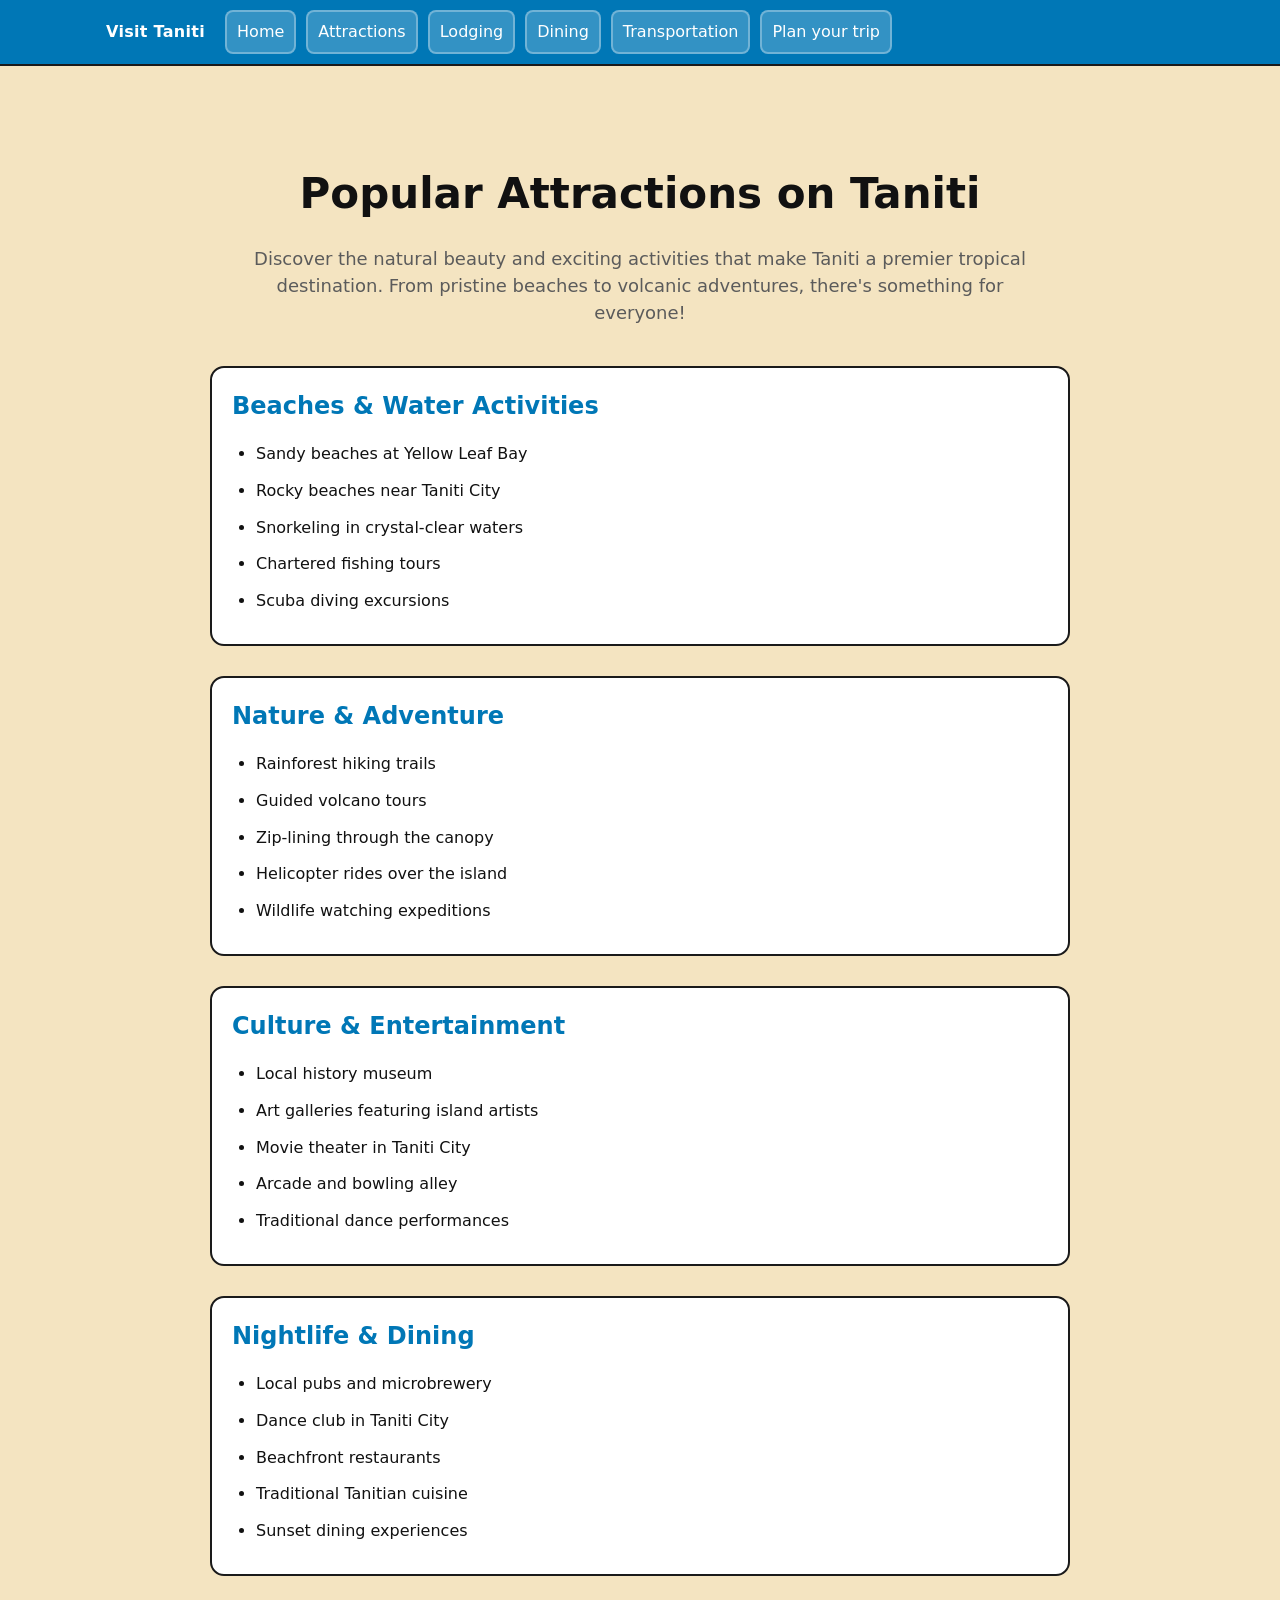
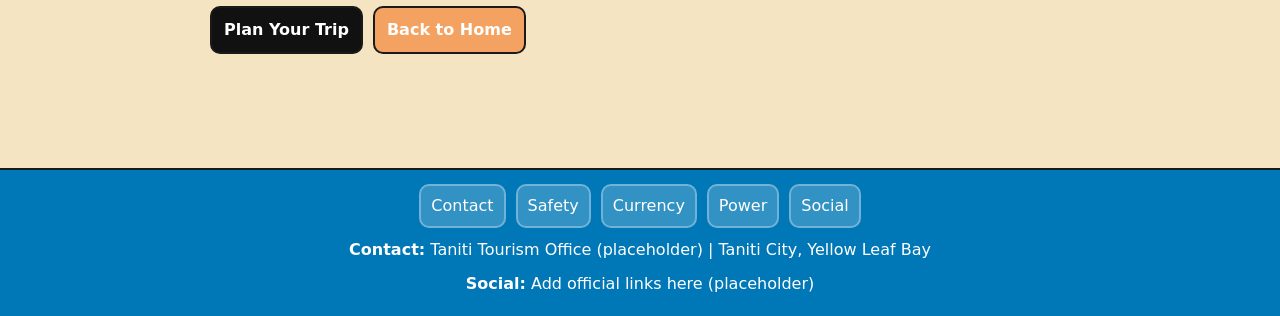
==== attractions.html @ b0f92c5e "added pages for attractions, lodging, trip planning, transport" ====
<!doctype html>
<html lang="en">

<head>
    <meta charset="utf-8" />
    <meta name="viewport" content="width=device-width, initial-scale=1" />
    <title>Attractions | Visit Taniti</title>
    <link rel="stylesheet" href="styles.css" />
</head>

<body>
    <a class="skip-link" href="#main">Skip to main content</a>

    <header>
        <nav class="nav" aria-label="Primary">
            <div class="brand" aria-label="Visit Taniti">Visit Taniti</div>
            <a href="index.html">Home</a>
            <a href="attractions.html">Attractions</a>
            <a href="lodging.html">Lodging</a>
            <a href="placeholder.html">Dining</a>
            <a href="transportation.html">Transportation</a>
            <a href="plan-trip.html">Plan your trip</a>
        </nav>
    </header>

    <div class="container">
        <main id="main" aria-label="Main content">
            <section class="page-content">
                <h1>Popular Attractions on Taniti</h1>

                <p class="lead">
                    Discover the natural beauty and exciting activities that make Taniti a premier tropical destination.
                    From pristine beaches to volcanic adventures, there's something for everyone!
                </p>

                <div class="attractions-section">
                    <h2>Beaches & Water Activities</h2>
                    <ul class="attractions-list">
                        <li>Sandy beaches at Yellow Leaf Bay</li>
                        <li>Rocky beaches near Taniti City</li>
                        <li>Snorkeling in crystal-clear waters</li>
                        <li>Chartered fishing tours</li>
                        <li>Scuba diving excursions</li>
                    </ul>
                </div>

                <div class="attractions-section">
                    <h2>Nature & Adventure</h2>
                    <ul class="attractions-list">
                        <li>Rainforest hiking trails</li>
                        <li>Guided volcano tours</li>
                        <li>Zip-lining through the canopy</li>
                        <li>Helicopter rides over the island</li>
                        <li>Wildlife watching expeditions</li>
                    </ul>
                </div>

                <div class="attractions-section">
                    <h2>Culture & Entertainment</h2>
                    <ul class="attractions-list">
                        <li>Local history museum</li>
                        <li>Art galleries featuring island artists</li>
                        <li>Movie theater in Taniti City</li>
                        <li>Arcade and bowling alley</li>
                        <li>Traditional dance performances</li>
                    </ul>
                </div>

                <div class="attractions-section">
                    <h2>Nightlife & Dining</h2>
                    <ul class="attractions-list">
                        <li>Local pubs and microbrewery</li>
                        <li>Dance club in Taniti City</li>
                        <li>Beachfront restaurants</li>
                        <li>Traditional Tanitian cuisine</li>
                        <li>Sunset dining experiences</li>
                    </ul>
                </div>

                <div class="cta-row">
                    <a class="btn btn-primary" href="plan-trip.html">Plan Your Trip</a>
                    <a class="btn" href="index.html">Back to Home</a>
                </div>
            </section>
        </main>
    </div>

    <footer aria-label="Footer">
        <div class="footer-inner">
            <div class="footer-links" aria-label="Footer links">
                <a href="placeholder.html">Contact</a>
                <a href="placeholder.html">Safety</a>
                <a href="placeholder.html">Currency</a>
                <a href="placeholder.html">Power</a>
                <a href="placeholder.html">Social</a>
            </div>

            <div id="contact" class="muted">
                <strong>Contact:</strong> Taniti Tourism Office (placeholder) | Taniti City, Yellow Leaf Bay
            </div>

            <div id="social" class="muted">
                <strong>Social:</strong> Add official links here (placeholder)
            </div>
        </div>
    </footer>

    <script src="main.js" defer></script>
</body>

</html>
---- styles.css ----
:root {
  --max: 1100px;
  --border: #1a1a1a;
  --muted: #5b5b5b;
  --bg: #f4e4c1;
  --cardBg: #fafafa;
  --focus: #0b5fff;
  --tropical-color: #0077b6;
  --accent-orange: #f4a261;
}

* {
  box-sizing: border-box;
}

body {
  margin: 0;
  font-family: system-ui, -apple-system, Segoe UI, Roboto, Arial, sans-serif;
  line-height: 1.5;
  color: #111;
  background: var(--bg);
}

a {
  color: inherit;
}

a:focus,
button:focus {
  outline: 3px solid var(--focus);
  outline-offset: 2px;
}

.container {
  max-width: var(--max);
  margin: 0 auto;
  padding: 16px;
}

.skip-link {
  position: absolute;
  left: -999px;
  top: 8px;
  background: #fff;
  border: 2px solid var(--border);
  padding: 8px 10px;
  z-index: 9999;
}

.skip-link:focus {
  left: 8px;
}

header {
  border-bottom: 2px solid var(--border);
  background: var(--tropical-color);
  position: sticky;
  top: 0;
  z-index: 50;
}

.nav {
  display: flex;
  align-items: center;
  gap: 10px;
  flex-wrap: wrap;
  padding: 10px 16px;
  max-width: var(--max);
  margin: 0 auto;
}

.brand {
  font-weight: 800;
  letter-spacing: 0.3px;
  margin-right: 10px;
  white-space: nowrap;
  color: #fff;
}

.nav a {
  text-decoration: none;
  border: 2px solid rgba(255, 255, 255, 0.3);
  padding: 8px 10px;
  border-radius: 8px;
  background: rgba(255, 255, 255, 0.2);
  color: #fff;
  white-space: nowrap;
}

.nav a:hover {
  background: rgba(255, 255, 255, 0.3);
}

.hero {
  border: 2px solid var(--border);
  border-radius: 14px;
  overflow: hidden;
  margin-top: 16px;
  background: #fff;
}

.carousel {
  position: relative;
}

.slides {
  display: grid;
  grid-auto-flow: column;
  grid-auto-columns: 100%;
  overflow: hidden;
  scroll-snap-type: x mandatory;
  scroll-behavior: smooth;
}

.slide {
  scroll-snap-align: start;
  padding: 18px;
  min-height: 320px;
  display: grid;
  gap: 10px;
  align-content: center;
  background: linear-gradient(135deg, #f5f5f5 0%, #ffffff 55%, #f5f5f5 100%);
  background-size: cover;
  background-position: center;
  position: relative;
}

.slide::before {
  content: '';
  position: absolute;
  top: 0;
  left: 0;
  right: 0;
  bottom: 0;
  background: rgba(255, 255, 255, 0.4);
  z-index: 0;
}

.slide h1,
.slide p,
.slide .cta-row {
  position: relative;
  z-index: 1;
}

#slide-1 {
  background-image: url('assets/volcano.png');
}

#slide-2 {
  background-image: url('assets/housing.png');
}

#slide-3 {
  background-image: url('assets/travel.png');
}

.slide h1 {
  margin: 0;
  font-size: 28px;
  line-height: 1.2;
  text-shadow: 2px 2px 4px rgba(0, 0, 0, 00.3);
  background: rgba(255, 255, 255, 0.6);
  padding: 10px 14px;
  border-radius: 8px;
  display: inline-block;
}

.slide p {
  margin: 0;
  color: #333;
  max-width: 70ch;
  text-shadow: 1px 1px 3px rgba(255, 255, 255, 0.8);
  background: rgba(255, 255, 255, 0.55);
  padding: 10px 14px;
  border-radius: 8px;
}

.cta-row {
  display: flex;
  gap: 10px;
  flex-wrap: wrap;
  margin-top: 10px;
}

.btn {
  border: 2px solid var(--border);
  background: var(--accent-orange);
  color: #fff;
  padding: 10px 12px;
  border-radius: 10px;
  cursor: pointer;
  font-weight: 700;
  text-decoration: none;
  display: inline-block;
}

.btn:hover {
  background: #d66d00;
}

.carousel-controls {
  display: flex;
  justify-content: center;
  gap: 10px;
  padding: 10px 12px 14px;
  border-top: 2px solid var(--border);
  background: #fff;
}

.dot {
  width: 12px;
  height: 12px;
  border-radius: 999px;
  border: 2px solid var(--border);
  background: #fff;
  cursor: pointer;
}

.dot[aria-current="true"] {
  background: #111;
}

/* Survey snapshot bar under hero */
.survey-snapshot {
  border-top: 2px solid var(--border);
  padding: 12px 14px 14px;
  display: grid;
  gap: 8px;
  background: #fff;
}

.survey-snapshot h2 {
  margin: 0;
  font-size: 16px;
}

.pill-row {
  display: flex;
  flex-wrap: wrap;
  gap: 8px;
}

.pill {
  border: 2px solid var(--border);
  background: #fff;
  border-radius: 999px;
  padding: 6px 10px;
  font-size: 13px;
  white-space: nowrap;
}

main {
  margin-top: 16px;
}

.grid {
  display: grid;
  grid-template-columns: repeat(2, minmax(0, 1fr));
  gap: 16px;
}

.card {
  border: 2px solid var(--border);
  border-radius: 14px;
  background: var(--cardBg);
  overflow: hidden;
}

.card-header {
  padding: 14px 14px 10px;
  background: #fff;
  border-bottom: 2px solid var(--border);
}

.card-header h2 {
  margin: 0;
  font-size: 18px;
}

.card-body {
  padding: 14px;
  display: grid;
  gap: 10px;
}

.muted {
  color: var(--muted);
}

.list {
  margin: 0;
  padding-left: 18px;
}

footer {
  margin-top: 18px;
  border-top: 2px solid var(--border);
  background: var(--tropical-color);
  color: #fff;
}

.footer-inner {
  max-width: var(--max);
  margin: 0 auto;
  padding: 14px 16px 20px;
  display: grid;
  gap: 10px;
  text-align: center;
}

.footer-links {
  display: flex;
  gap: 10px;
  flex-wrap: wrap;
  justify-content: center;
}

.footer-links a {
  text-decoration: none;
  border: 2px solid rgba(255, 255, 255, 0.3);
  padding: 8px 10px;
  border-radius: 10px;
  background: rgba(255, 255, 255, 0.2);
  color: #fff;
}

.footer-links a:hover {
  background: rgba(255, 255, 255, 0.3);
}

footer .muted {
  color: #fff;
}

.placeholder-content {
  max-width: 800px;
  margin: 40px auto;
  padding: 40px 20px;
  text-align: center;
}

.placeholder-content h1 {
  font-size: 48px;
  margin: 0 0 20px;
}

.placeholder-content .lead {
  font-size: 20px;
  color: var(--muted);
  margin: 0 0 40px;
}

.placeholder-text {
  text-align: left;
  margin: 40px 0;
  padding: 20px;
  border: 2px solid var(--border);
  border-radius: 14px;
  background: var(--cardBg);
}

.placeholder-text p {
  margin: 0 0 16px;
  line-height: 1.7;
}

.placeholder-text p:last-child {
  margin-bottom: 0;
}

.btn-primary {
  background: #111;
  color: #fff;
  font-weight: 700;
}

.btn-primary:hover {
  background: #333;
}

/* Page content styles */
.page-content {
  max-width: 900px;
  margin: 40px auto;
  padding: 40px 20px;
}

.page-content h1 {
  font-size: 42px;
  margin: 0 0 20px;
  text-align: center;
}

.page-content .lead {
  font-size: 18px;
  color: var(--muted);
  text-align: center;
  margin: 0 0 40px;
  max-width: 70ch;
  margin-left: auto;
  margin-right: auto;
}

/* Attractions page styles */
.attractions-section {
  margin: 30px 0;
  padding: 20px;
  border: 2px solid var(--border);
  border-radius: 14px;
  background: #fff;
}

.attractions-section h2 {
  margin: 0 0 16px;
  font-size: 24px;
  color: var(--tropical-color);
}

.attractions-list {
  margin: 0;
  padding-left: 24px;
  line-height: 1.8;
}

.attractions-list li {
  margin-bottom: 8px;
}

/* Form styles */
.trip-form {
  max-width: 700px;
  margin: 0 auto;
}

.form-section {
  margin-bottom: 40px;
  padding: 24px;
  border: 2px solid var(--border);
  border-radius: 14px;
  background: #fff;
}

.form-section h2 {
  margin: 0 0 24px;
  font-size: 24px;
  color: var(--tropical-color);
}

.form-group {
  margin-bottom: 20px;
}

.form-group:last-child {
  margin-bottom: 0;
}

.form-group label {
  display: block;
  font-weight: 600;
  margin-bottom: 8px;
  color: #111;
}

.form-group input,
.form-group select,
.form-group textarea {
  width: 100%;
  padding: 10px 12px;
  border: 2px solid var(--border);
  border-radius: 8px;
  font-family: inherit;
  font-size: 16px;
  background: #fff;
  color: #111;
}

.form-group input:focus,
.form-group select:focus,
.form-group textarea:focus {
  outline: 3px solid var(--focus);
  outline-offset: 2px;
}

.form-group textarea {
  resize: vertical;
  min-height: 100px;
}

button[type="submit"] {
  border: none;
  cursor: pointer;
  font-size: inherit;
  font-family: inherit;
}

/* Lodging page styles */
.lodging-grid {
  display: grid;
  gap: 24px;
  margin: 40px 0;
}

.lodging-card {
  border: 2px solid var(--border);
  border-radius: 14px;
  background: #fff;
  overflow: hidden;
}

.lodging-header {
  padding: 20px;
  background: var(--tropical-color);
  color: #fff;
  display: flex;
  justify-content: space-between;
  align-items: center;
  flex-wrap: wrap;
  gap: 10px;
}

.lodging-header h2 {
  margin: 0;
  font-size: 24px;
}

.lodging-badge {
  padding: 6px 12px;
  border-radius: 20px;
  font-size: 14px;
  font-weight: 700;
  text-transform: uppercase;
  letter-spacing: 0.5px;
}

.lodging-badge.luxury {
  background: #ffd700;
  color: #111;
}

.lodging-badge.mid-range {
  background: var(--accent-orange);
  color: #fff;
}

.lodging-badge.budget {
  background: #fff;
  color: var(--tropical-color);
}

.lodging-body {
  padding: 20px;
}

.lodging-body p {
  margin: 0 0 12px;
}

.lodging-body ul {
  margin: 12px 0;
  padding-left: 24px;
  line-height: 1.8;
}

.lodging-body ul li {
  margin-bottom: 6px;
}

.lodging-note {
  margin-top: 16px;
  padding: 12px;
  background: #f0f8ff;
  border-left: 4px solid var(--tropical-color);
  border-radius: 4px;
  font-size: 15px;
}

/* Transportation page styles */
.transport-info-section {
  margin: 40px 0;
}

.transport-info-section h2 {
  font-size: 28px;
  margin: 0 0 24px;
  color: var(--tropical-color);
  text-align: center;
}

.transport-options {
  display: grid;
  gap: 16px;
  margin-bottom: 40px;
}

.transport-option {
  padding: 20px;
  border: 2px solid var(--border);
  border-radius: 14px;
  background: #fff;
}

.transport-option h3 {
  margin: 0 0 12px;
  font-size: 20px;
  color: #111;
}

.transport-option p {
  margin: 0;
  line-height: 1.7;
}

.info-grid {
  display: grid;
  grid-template-columns: repeat(auto-fit, minmax(280px, 1fr));
  gap: 20px;
  margin: 24px 0;
}

.info-card {
  padding: 20px;
  border: 2px solid var(--border);
  border-radius: 14px;
  background: #fff;
}

.info-card h3 {
  margin: 0 0 12px;
  font-size: 20px;
  color: var(--tropical-color);
}

.info-card p {
  margin: 0 0 12px;
  color: var(--muted);
}

.info-card ul {
  margin: 0;
  padding-left: 20px;
  line-height: 1.7;
}

.info-card ul li {
  margin-bottom: 6px;
}

.transport-form {
  margin-top: 60px;
}

@media (max-width: 780px) {
  .grid {
    grid-template-columns: 1fr;
  }

  .slide h1 {
    font-size: 24px;
  }
}
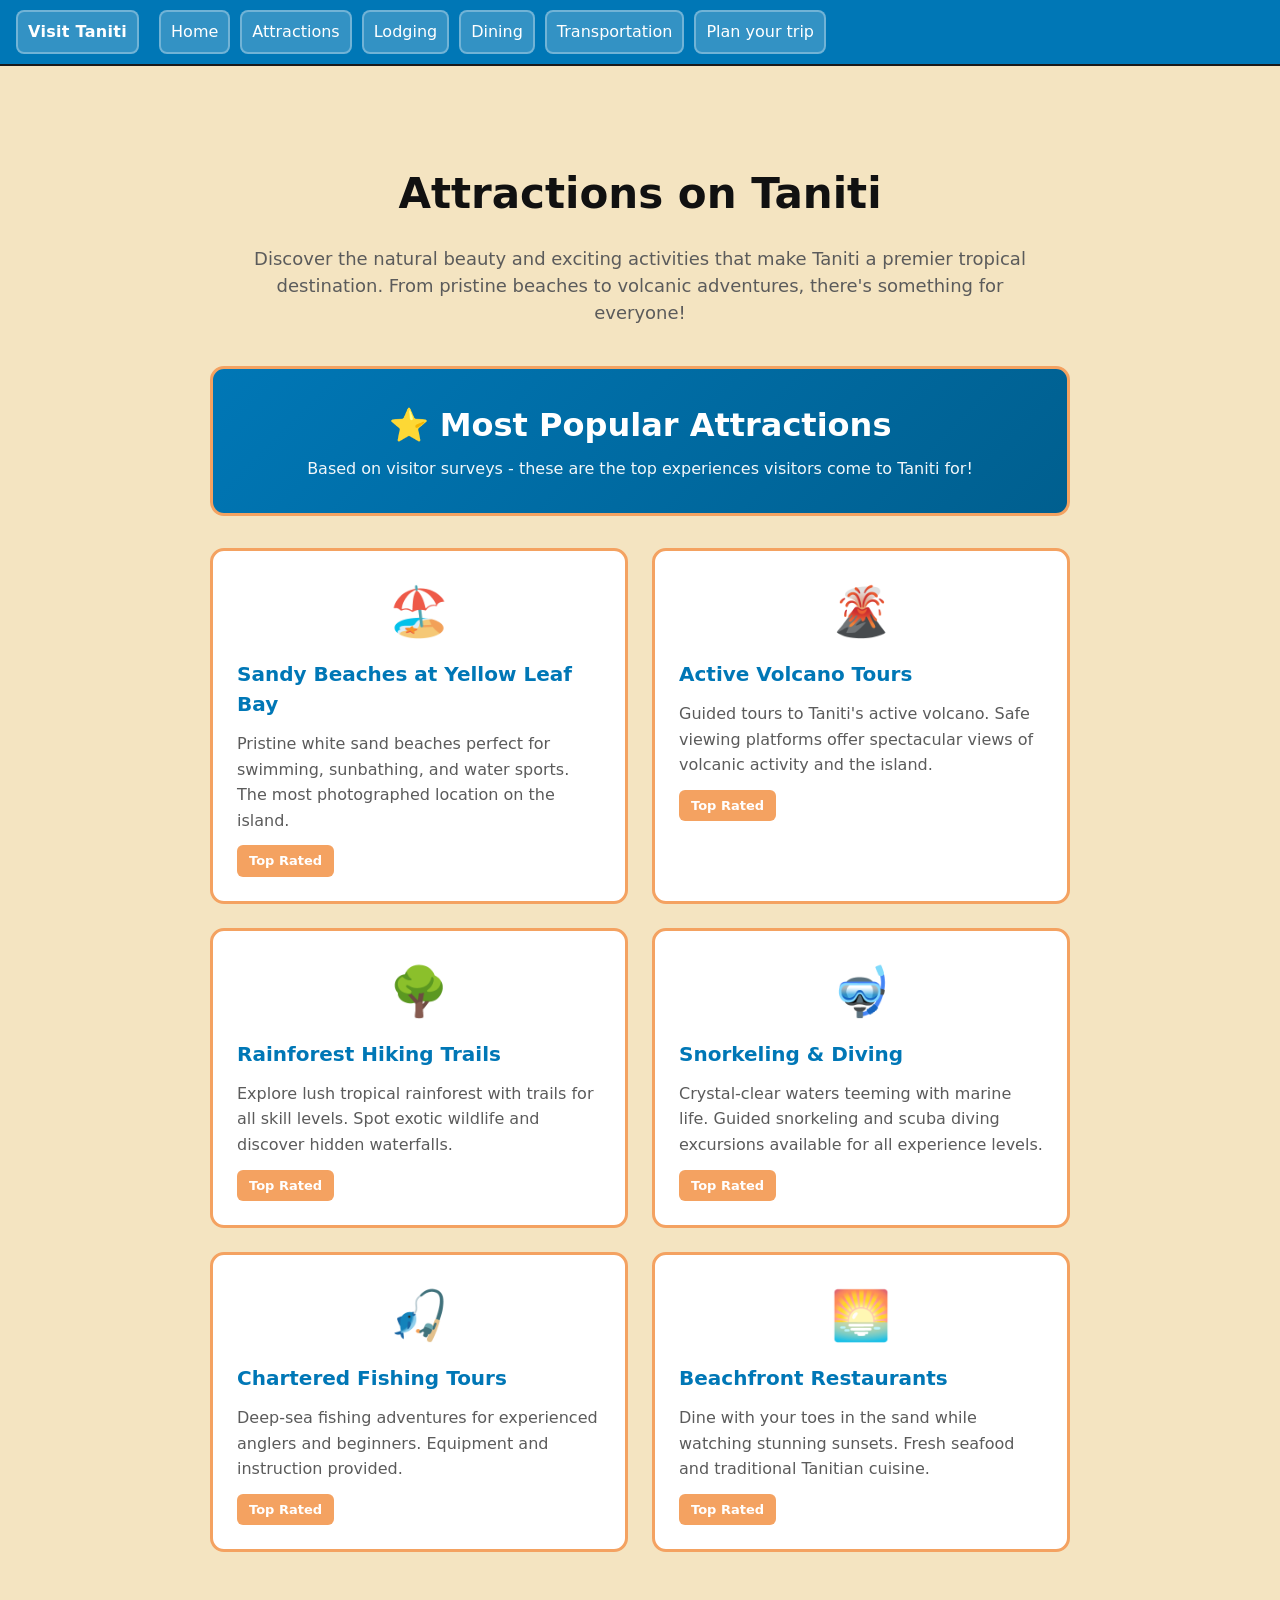
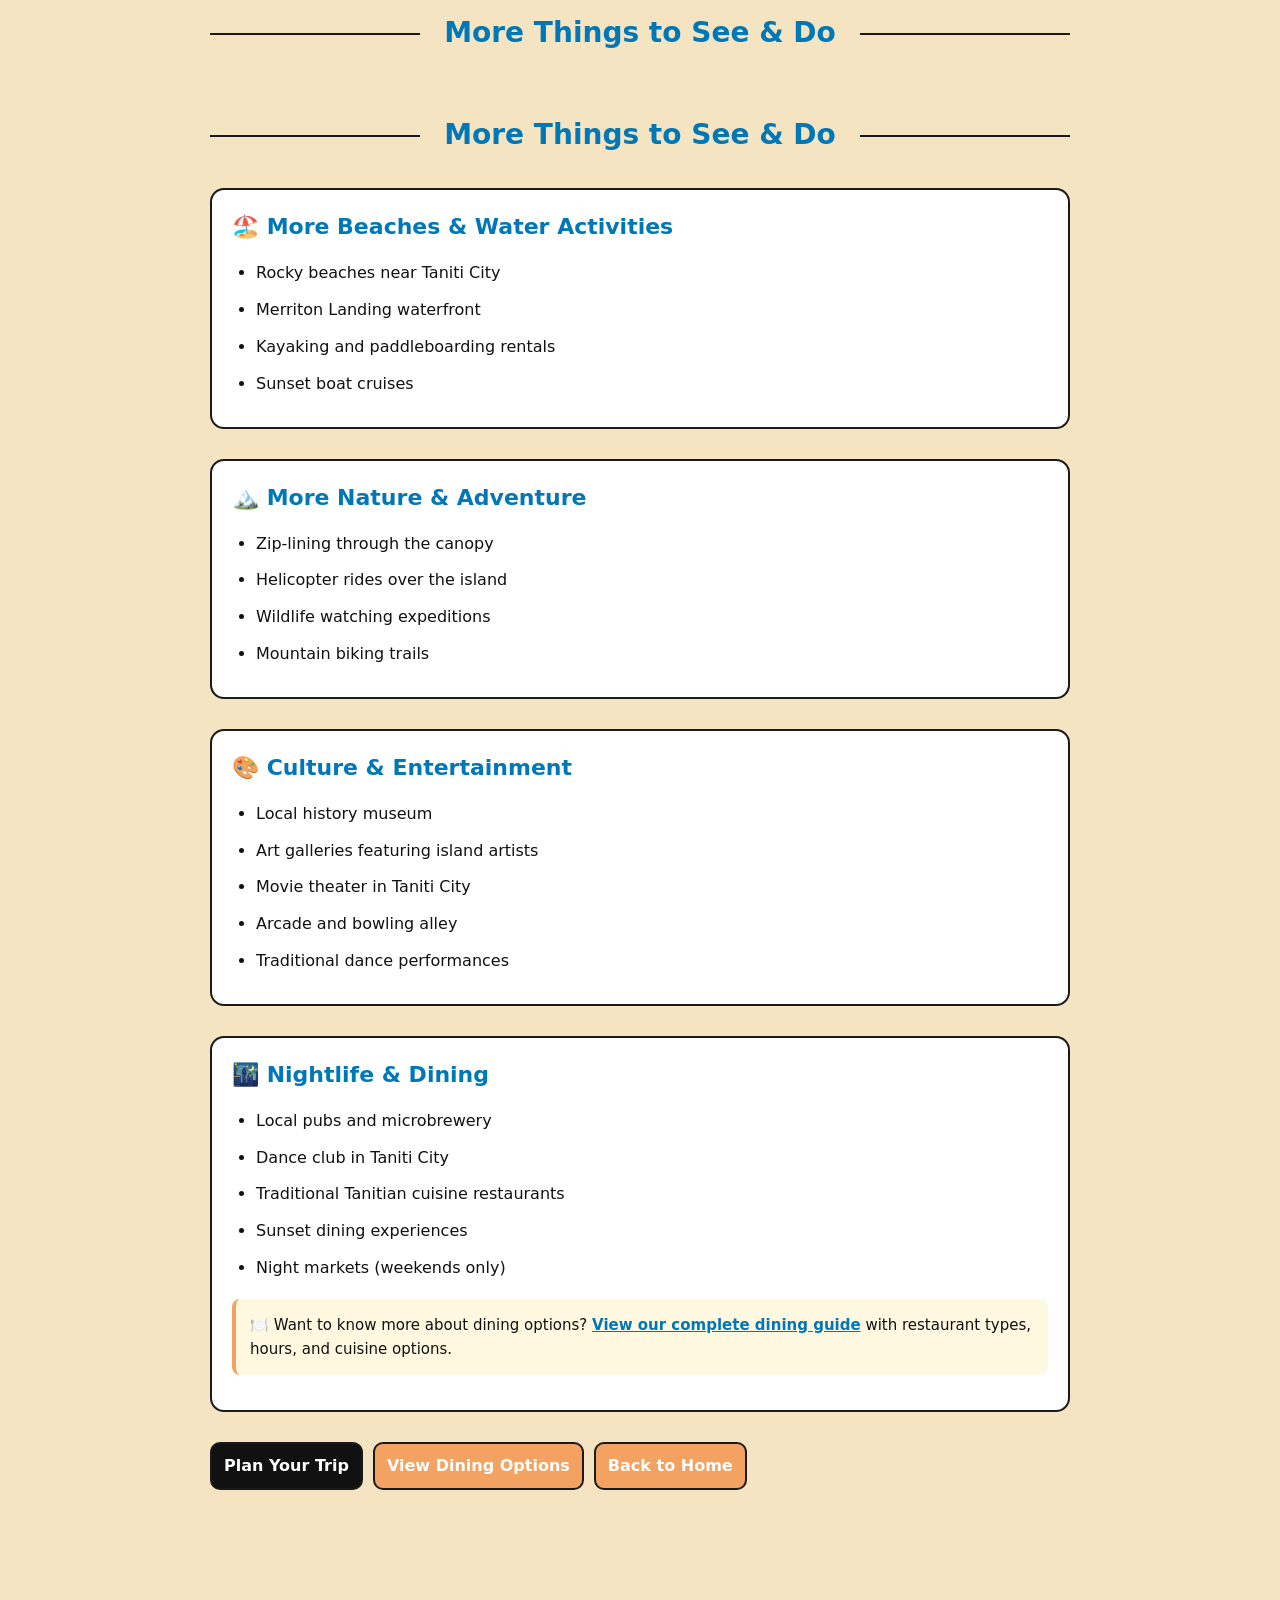
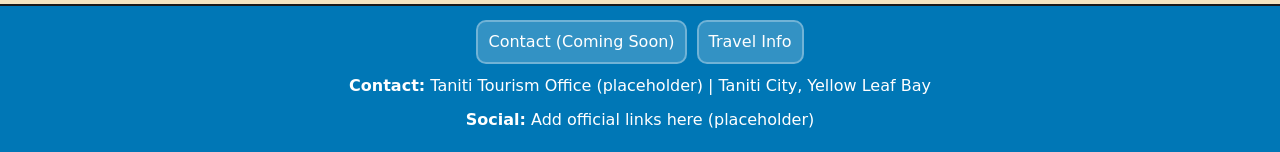
==== commit 71b93ff3: "added updated ui components based on usability feedback" ====
--- a/attractions.html
+++ b/attractions.html
@@ -13,11 +13,11 @@
 
     <header>
         <nav class="nav" aria-label="Primary">
-            <div class="brand" aria-label="Visit Taniti">Visit Taniti</div>
+            <a href="index.html" class="brand" aria-label="Visit Taniti">Visit Taniti</a>
             <a href="index.html">Home</a>
             <a href="attractions.html">Attractions</a>
             <a href="lodging.html">Lodging</a>
-            <a href="placeholder.html">Dining</a>
+            <a href="dining.html">Dining</a>
             <a href="transportation.html">Transportation</a>
             <a href="plan-trip.html">Plan your trip</a>
         </nav>
@@ -26,37 +26,99 @@
     <div class="container">
         <main id="main" aria-label="Main content">
             <section class="page-content">
-                <h1>Popular Attractions on Taniti</h1>
+                <h1>Attractions on Taniti</h1>
 
                 <p class="lead">
                     Discover the natural beauty and exciting activities that make Taniti a premier tropical destination.
                     From pristine beaches to volcanic adventures, there's something for everyone!
                 </p>
 
+                <div class="popular-attractions-banner">
+                    <h2>⭐ Most Popular Attractions</h2>
+                    <p class="banner-subtitle">Based on visitor surveys - these are the top experiences visitors come to Taniti
+                        for!</p>
+                </div>
+
+                <div class="attractions-grid popular-grid">
+                    <div class="attraction-card popular">
+                        <div class="attraction-icon">🏖️</div>
+                        <h3>Sandy Beaches at Yellow Leaf Bay</h3>
+                        <p>Pristine white sand beaches perfect for swimming, sunbathing, and water sports. The most photographed
+                            location on the island.</p>
+                        <span class="popularity-badge">Top Rated</span>
+                    </div>
+
+                    <div class="attraction-card popular">
+                        <div class="attraction-icon">🌋</div>
+                        <h3>Active Volcano Tours</h3>
+                        <p>Guided tours to Taniti's active volcano. Safe viewing platforms offer spectacular views of volcanic
+                            activity and the island.</p>
+                        <span class="popularity-badge">Top Rated</span>
+                    </div>
+
+                    <div class="attraction-card popular">
+                        <div class="attraction-icon">🌳</div>
+                        <h3>Rainforest Hiking Trails</h3>
+                        <p>Explore lush tropical rainforest with trails for all skill levels. Spot exotic wildlife and discover
+                            hidden waterfalls.</p>
+                        <span class="popularity-badge">Top Rated</span>
+                    </div>
+
+                    <div class="attraction-card popular">
+                        <div class="attraction-icon">🤿</div>
+                        <h3>Snorkeling & Diving</h3>
+                        <p>Crystal-clear waters teeming with marine life. Guided snorkeling and scuba diving excursions available
+                            for all experience levels.</p>
+                        <span class="popularity-badge">Top Rated</span>
+                    </div>
+
+                    <div class="attraction-card popular">
+                        <div class="attraction-icon">🎣</div>
+                        <h3>Chartered Fishing Tours</h3>
+                        <p>Deep-sea fishing adventures for experienced anglers and beginners. Equipment and instruction provided.
+                        </p>
+                        <span class="popularity-badge">Top Rated</span>
+                    </div>
+
+                    <div class="attraction-card popular">
+                        <div class="attraction-icon">🌅</div>
+                        <h3>Beachfront Restaurants</h3>
+                        <p>Dine with your toes in the sand while watching stunning sunsets. Fresh seafood and traditional Tanitian
+                            cuisine.</p>
+                        <span class="popularity-badge">Top Rated</span>
+                    </div>
+                </div>
+
+                <div class="section-divider">
+                    <h2>More Things to See & Do</h2>
+                </div>
+
+                <div class="section-divider">
+                    <h2>More Things to See & Do</h2>
+                </div>
+
                 <div class="attractions-section">
-                    <h2>Beaches & Water Activities</h2>
+                    <h3>🏖️ More Beaches & Water Activities</h3>
                     <ul class="attractions-list">
-                        <li>Sandy beaches at Yellow Leaf Bay</li>
                         <li>Rocky beaches near Taniti City</li>
-                        <li>Snorkeling in crystal-clear waters</li>
-                        <li>Chartered fishing tours</li>
-                        <li>Scuba diving excursions</li>
+                        <li>Merriton Landing waterfront</li>
+                        <li>Kayaking and paddleboarding rentals</li>
+                        <li>Sunset boat cruises</li>
                     </ul>
                 </div>
 
                 <div class="attractions-section">
-                    <h2>Nature & Adventure</h2>
+                    <h3>🏔️ More Nature & Adventure</h3>
                     <ul class="attractions-list">
-                        <li>Rainforest hiking trails</li>
-                        <li>Guided volcano tours</li>
                         <li>Zip-lining through the canopy</li>
                         <li>Helicopter rides over the island</li>
                         <li>Wildlife watching expeditions</li>
+                        <li>Mountain biking trails</li>
                     </ul>
                 </div>
 
                 <div class="attractions-section">
-                    <h2>Culture & Entertainment</h2>
+                    <h3>🎨 Culture & Entertainment</h3>
                     <ul class="attractions-list">
                         <li>Local history museum</li>
                         <li>Art galleries featuring island artists</li>
@@ -67,18 +129,21 @@
                 </div>
 
                 <div class="attractions-section">
-                    <h2>Nightlife & Dining</h2>
+                    <h3>🌃 Nightlife & Dining</h3>
                     <ul class="attractions-list">
                         <li>Local pubs and microbrewery</li>
                         <li>Dance club in Taniti City</li>
-                        <li>Beachfront restaurants</li>
-                        <li>Traditional Tanitian cuisine</li>
+                        <li>Traditional Tanitian cuisine restaurants</li>
                         <li>Sunset dining experiences</li>
+                        <li>Night markets (weekends only)</li>
                     </ul>
+                    <p class="section-link-note">🍽️ Want to know more about dining options? <a href="dining.html">View our
+                            complete dining guide</a> with restaurant types, hours, and cuisine options.</p>
                 </div>
 
                 <div class="cta-row">
                     <a class="btn btn-primary" href="plan-trip.html">Plan Your Trip</a>
+                    <a class="btn" href="dining.html">View Dining Options</a>
                     <a class="btn" href="index.html">Back to Home</a>
                 </div>
             </section>
@@ -88,11 +153,8 @@
     <footer aria-label="Footer">
         <div class="footer-inner">
             <div class="footer-links" aria-label="Footer links">
-                <a href="placeholder.html">Contact</a>
-                <a href="placeholder.html">Safety</a>
-                <a href="placeholder.html">Currency</a>
-                <a href="placeholder.html">Power</a>
-                <a href="placeholder.html">Social</a>
+                <a href="placeholder.html">Contact (Coming Soon)</a>
+                <a href="travel-info.html">Travel Info</a>
             </div>
 
             <div id="contact" class="muted">
--- a/styles.css
+++ b/styles.css
@@ -1,5 +1,5 @@
 :root {
-  --max: 1100px;
+  --max: 1280px;
   --border: #1a1a1a;
   --muted: #5b5b5b;
   --bg: #f4e4c1;
@@ -75,6 +75,11 @@
   margin-right: 10px;
   white-space: nowrap;
   color: #fff;
+  text-decoration: none;
+}
+
+.brand:hover {
+  text-decoration: underline;
 }
 
 .nav a {
@@ -265,6 +270,8 @@
   border-radius: 14px;
   background: var(--cardBg);
   overflow: hidden;
+  display: flex;
+  flex-direction: column;
 }
 
 .card-header {
@@ -280,8 +287,15 @@
 
 .card-body {
   padding: 14px;
-  display: grid;
+  display: flex;
+  flex-direction: column;
   gap: 10px;
+  flex: 1;
+}
+
+.card-body .cta-row {
+  margin-top: auto;
+  padding-top: 10px;
 }
 
 .muted {
@@ -403,12 +417,121 @@
 }
 
 /* Attractions page styles */
+.popular-attractions-banner {
+  background: linear-gradient(135deg, var(--tropical-color) 0%, #005f8f 100%);
+  color: #fff;
+  padding: 32px;
+  border-radius: 14px;
+  text-align: center;
+  margin: 32px 0;
+  border: 3px solid var(--accent-orange);
+}
+
+.popular-attractions-banner h2 {
+  margin: 0 0 8px;
+  font-size: 32px;
+  color: #fff;
+}
+
+.banner-subtitle {
+  margin: 0;
+  font-size: 16px;
+  opacity: 0.95;
+}
+
+.attractions-grid {
+  display: grid;
+  grid-template-columns: repeat(auto-fit, minmax(340px, 1fr));
+  gap: 24px;
+  margin: 32px 0;
+}
+
+.attraction-card {
+  padding: 24px;
+  border: 2px solid var(--border);
+  border-radius: 14px;
+  background: #fff;
+  transition: transform 0.2s, box-shadow 0.2s;
+}
+
+.attraction-card:hover {
+  transform: translateY(-4px);
+  box-shadow: 0 8px 16px rgba(0, 0, 0, 0.1);
+}
+
+.attraction-card.popular {
+  border-width: 3px;
+  border-color: var(--accent-orange);
+  position: relative;
+}
+
+.attraction-icon {
+  font-size: 48px;
+  margin-bottom: 12px;
+  text-align: center;
+}
+
+.attraction-card h3 {
+  margin: 0 0 12px;
+  font-size: 20px;
+  color: var(--tropical-color);
+}
+
+.attraction-card p {
+  margin: 0;
+  color: var(--muted);
+  line-height: 1.6;
+}
+
+.popularity-badge {
+  display: inline-block;
+  background: var(--accent-orange);
+  color: #fff;
+  padding: 6px 12px;
+  border-radius: 6px;
+  font-size: 13px;
+  font-weight: 600;
+  margin-top: 12px;
+}
+
+.section-divider {
+  margin: 60px 0 32px;
+  text-align: center;
+  position: relative;
+}
+
+.section-divider::before {
+  content: '';
+  position: absolute;
+  top: 50%;
+  left: 0;
+  right: 0;
+  height: 2px;
+  background: var(--border);
+  z-index: -1;
+}
+
+.section-divider h2 {
+  display: inline-block;
+  background: var(--bg);
+  padding: 0 24px;
+  margin: 0;
+  font-size: 28px;
+  color: var(--tropical-color);
+}
+
 .attractions-section {
   margin: 30px 0;
   padding: 20px;
   border: 2px solid var(--border);
   border-radius: 14px;
   background: #fff;
+}
+
+.attractions-section h3 {
+  margin: 0 0 16px;
+  font-size: 22px;
+  color: var(--tropical-color);
 }
 
 .attractions-section h2 {
@@ -485,6 +608,22 @@
 .form-group textarea {
   resize: vertical;
   min-height: 100px;
+}
+
+.form-help {
+  margin-top: 8px;
+  font-size: 14px;
+  color: var(--muted);
+  line-height: 1.4;
+}
+
+.form-help a {
+  color: var(--tropical-color);
+  text-decoration: underline;
+}
+
+.form-help a:hover {
+  text-decoration: none;
 }
 
 button[type="submit"] {
@@ -575,6 +714,151 @@
   font-size: 15px;
 }
 
+/* Dining page styles */
+.dining-highlight {
+  background: linear-gradient(135deg, var(--tropical-color) 0%, #005f8f 100%);
+  color: #fff;
+  padding: 32px;
+  border-radius: 14px;
+  text-align: center;
+  margin: 32px 0;
+}
+
+.dining-highlight h2 {
+  margin: 0 0 16px;
+  font-size: 28px;
+  color: #fff;
+}
+
+.highlight-text {
+  margin: 0;
+  font-size: 18px;
+  line-height: 1.7;
+  opacity: 0.95;
+}
+
+.dining-grid {
+  display: grid;
+  grid-template-columns: repeat(auto-fit, minmax(340px, 1fr));
+  gap: 24px;
+  margin: 32px 0;
+}
+
+.dining-card {
+  padding: 24px;
+  border: 2px solid var(--border);
+  border-radius: 14px;
+  background: #fff;
+  transition: transform 0.2s, box-shadow 0.2s;
+}
+
+.dining-card:hover {
+  transform: translateY(-4px);
+  box-shadow: 0 8px 16px rgba(0, 0, 0, 0.1);
+}
+
+.dining-icon {
+  font-size: 48px;
+  margin-bottom: 12px;
+  text-align: center;
+}
+
+.dining-card h3 {
+  margin: 0 0 8px;
+  font-size: 22px;
+  color: var(--tropical-color);
+}
+
+.dining-card > p {
+  margin: 0 0 16px;
+  color: var(--muted);
+  font-weight: 600;
+}
+
+.dining-features {
+  margin: 16px 0;
+  padding-left: 24px;
+  line-height: 1.8;
+}
+
+.dining-features li {
+  margin-bottom: 6px;
+}
+
+.dining-note {
+  margin-top: 16px;
+  padding: 12px;
+  background: var(--bg);
+  border-radius: 8px;
+  font-size: 14px;
+  color: #111;
+  border-left: 4px solid var(--accent-orange);
+}
+
+.dining-note strong {
+  color: var(--tropical-color);
+}
+
+.dining-info-section {
+  margin: 60px 0 40px;
+}
+
+.dining-info-section h2 {
+  text-align: center;
+  font-size: 28px;
+  margin: 0 0 32px;
+  color: var(--tropical-color);
+}
+
+.info-boxes {
+  display: grid;
+  grid-template-columns: repeat(auto-fit, minmax(250px, 1fr));
+  gap: 20px;
+}
+
+.info-box {
+  padding: 20px;
+  border: 2px solid var(--border);
+  border-radius: 14px;
+  background: #fff;
+}
+
+.info-box h3 {
+  margin: 0 0 12px;
+  font-size: 18px;
+  color: var(--tropical-color);
+}
+
+.info-box ul {
+  margin: 0;
+  padding-left: 20px;
+  line-height: 1.7;
+}
+
+.info-box ul li {
+  margin-bottom: 6px;
+}
+
+.section-link-note {
+  margin-top: 16px;
+  padding: 14px;
+  background: #fff8e1;
+  border-left: 4px solid var(--accent-orange);
+  border-radius: 8px;
+  font-size: 15px;
+  line-height: 1.6;
+}
+
+.section-link-note a {
+  color: var(--tropical-color);
+  text-decoration: underline;
+  font-weight: 600;
+}
+
+.section-link-note a:hover {
+  text-decoration: none;
+}
+
 /* Transportation page styles */
 .transport-info-section {
   margin: 40px 0;
@@ -613,7 +897,7 @@
 
 .info-grid {
   display: grid;
-  grid-template-columns: repeat(auto-fit, minmax(280px, 1fr));
+  grid-template-columns: repeat(auto-fit, minmax(320px, 1fr));
   gap: 20px;
   margin: 24px 0;
 }
@@ -646,8 +930,148 @@
   margin-bottom: 6px;
 }
 
+.section-intro {
+  text-align: center;
+  color: var(--muted);
+  margin: -12px 0 28px;
+  font-size: 16px;
+}
+
+.badge-airport {
+  display: inline-block;
+  background: var(--accent-orange);
+  color: #fff;
+  padding: 4px 10px;
+  border-radius: 6px;
+  font-size: 13px;
+  font-weight: 600;
+  margin-left: 8px;
+  vertical-align: middle;
+}
+
+.airport-transport {
+  border-color: var(--accent-orange);
+  border-width: 3px;
+}
+
+.transport-note {
+  margin-top: 16px;
+  padding: 12px;
+  background: var(--bg);
+  border-radius: 8px;
+  font-size: 14px;
+  color: #111;
+  border-left: 4px solid var(--tropical-color);
+}
+
+.transport-note strong {
+  color: var(--tropical-color);
+}
+
 .transport-form {
   margin-top: 60px;
+}
+
+/* Travel Information page styles */
+.travel-info-grid {
+  display: grid;
+  grid-template-columns: repeat(auto-fit, minmax(380px, 1fr));
+  gap: 24px;
+  margin: 32px 0;
+}
+
+.travel-info-card {
+  padding: 28px;
+  border: 2px solid var(--border);
+  border-radius: 14px;
+  background: #fff;
+  transition: transform 0.2s, box-shadow 0.2s;
+}
+
+.travel-info-card:hover {
+  transform: translateY(-2px);
+  box-shadow: 0 6px 12px rgba(0, 0, 0, 0.1);
+}
+
+.travel-icon {
+  font-size: 56px;
+  text-align: center;
+  margin-bottom: 16px;
+}
+
+.travel-info-card h2 {
+  margin: 0 0 20px;
+  font-size: 24px;
+  color: var(--tropical-color);
+  text-align: center;
+  border-bottom: 2px solid var(--bg);
+  padding-bottom: 12px;
+}
+
+.travel-details h3 {
+  margin: 20px 0 10px;
+  font-size: 18px;
+  color: var(--tropical-color);
+  font-weight: 600;
+}
+
+.travel-details h3:first-child {
+  margin-top: 0;
+}
+
+.travel-details ul {
+  margin: 0 0 16px;
+  padding-left: 24px;
+  line-height: 1.8;
+}
+
+.travel-details ul li {
+  margin-bottom: 8px;
+}
+
+.regulation-intro {
+  padding: 16px;
+  background: #fff8e1;
+  border-left: 4px solid var(--accent-orange);
+  border-radius: 8px;
+  margin: 0 0 20px;
+  line-height: 1.6;
+}
+
+.quick-reference {
+  margin: 60px 0 40px;
+  padding: 32px;
+  background: linear-gradient(135deg, var(--tropical-color) 0%, #005f8f 100%);
+  border-radius: 14px;
+  text-align: center;
+}
+
+.quick-reference h2 {
+  margin: 0 0 24px;
+  font-size: 28px;
+  color: #fff;
+}
+
+.quick-ref-grid {
+  display: grid;
+  grid-template-columns: repeat(auto-fit, minmax(200px, 1fr));
+  gap: 16px;
+}
+
+.quick-ref-item {
+  padding: 16px;
+  background: rgba(255, 255, 255, 0.15);
+  border-radius: 10px;
+  color: #fff;
+  font-size: 16px;
+  backdrop-filter: blur(10px);
+}
+
+.quick-ref-item strong {
+  display: block;
+  margin-bottom: 4px;
+  font-size: 14px;
+  opacity: 0.9;
 }
 
 @media (max-width: 780px) {
@@ -658,4 +1082,12 @@
   .slide h1 {
     font-size: 24px;
   }
+
+  .travel-info-grid {
+    grid-template-columns: 1fr;
+  }
+
+  .quick-ref-grid {
+    grid-template-columns: repeat(2, 1fr);
+  }
 }
